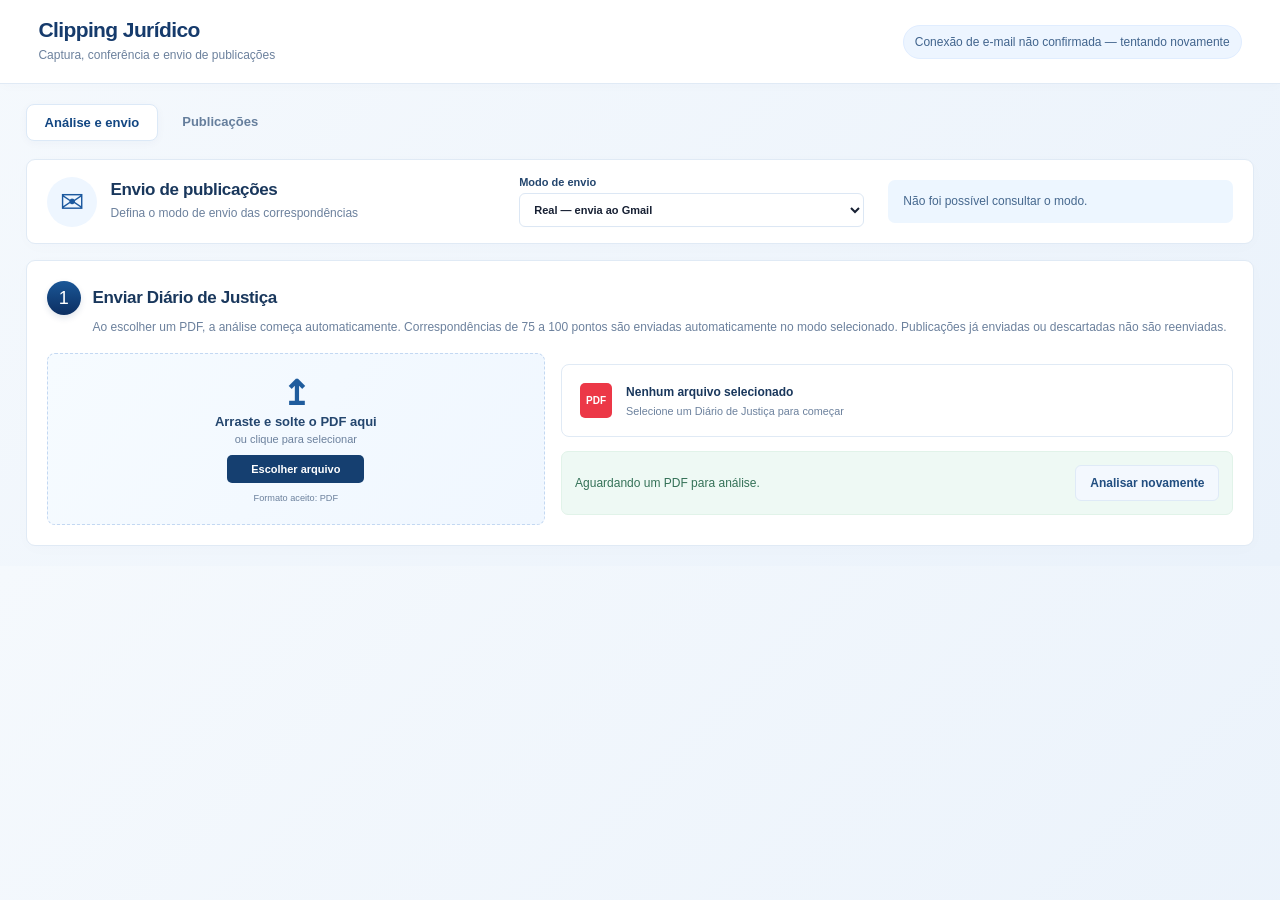
==== frontend/index.html @ 1a62188f "Adiciona sistema de clipping e reconhecimento do DOM SC" ====
<!doctype html>
<html lang="pt-BR"><head><meta charset="utf-8"><meta name="viewport" content="width=device-width,initial-scale=1">
<title>Clipping Jurídico</title><link rel="stylesheet" href="style.css"><link rel="stylesheet" href="enhancements.css"><link rel="stylesheet" href="visual.css"></head>
<body><header><div><h1>Clipping Jurídico</h1><p>Captura, conferência e envio de publicações</p></div><span id="smtpBadge">Verificando envio…</span></header>
<main>
<nav class="screen-nav" aria-label="Navegação principal"><a href="#analise" id="navAnalise">Análise e envio</a><a href="#publicacoes" id="navPublicacoes">Publicações</a></nav>
<div id="telaAnalise">
<section class="card mode-card"><div class="mode-heading"><span class="mail-icon" aria-hidden="true">✉</span><div><h2>Envio de publicações</h2><p>Defina o modo de envio das correspondências</p></div></div><label>Modo de envio<select id="modoEnvio"><option value="real">Real — envia ao Gmail</option><option value="teste">Teste — não envia ao Gmail</option></select></label><p id="avisoModo">Carregando configuração…</p></section><section class="card upload"><h2 class="step-title"><span>1</span> Enviar Diário de Justiça</h2>
<p>Ao escolher um PDF, a análise começa automaticamente. Correspondências de 75 a 100 pontos são enviadas automaticamente no modo selecionado. Publicações já enviadas ou descartadas não são reenviadas.</p>
<form id="form" class="upload-layout"><label id="dropArea" class="drop-area"><span class="upload-icon" aria-hidden="true">↥</span><strong>Arraste e solte o PDF aqui</strong><span>ou clique para selecionar</span><span class="choose-file">Escolher arquivo</span><small>Formato aceito: PDF</small><input id="pdf" type="file" accept="application/pdf,.pdf" required aria-label="Escolher PDF"></label><div class="upload-info"><div class="selected-file"><span class="pdf-icon">PDF</span><div><strong id="nomeArquivoVisual">Nenhum arquivo selecionado</strong><small id="detalheArquivoVisual">Selecione um Diário de Justiça para começar</small></div></div><div class="analysis-state"><div id="status" role="status">Aguardando um PDF para análise.</div><button id="analisarPDF" class="secondary">Analisar novamente</button></div></div></form></section>
<section id="result" class="hidden"><div class="review-heading"><h2 class="step-title"><span>2</span> Conteúdo para o cliente</h2><p>Revise e ajuste as informações antes do envio.</p></div>
<div class="stats"><div><small>Arquivo</small><b id="arquivo">-</b></div><div><small>Páginas</small><b id="paginas">0</b></div><div><small>Publicações</small><b id="publicacoes">0</b></div></div>
<div class="workspace">
<aside class="panel"><div class="panel-title"><div><small>BASE DE MONITORAMENTO</small><h2>Clientes</h2></div><button id="novoCliente" class="icon">+</button></div><input id="buscaCliente" placeholder="Buscar cliente"><button id="todosClientes" class="secondary all-clients hidden">Mostrar todas as publicações capturadas</button><div id="clientes" class="client-list"></div><form id="clienteForm" class="client-form hidden"><input id="clienteId" type="hidden"><label>Tipo<select id="clienteTipo"><option>Pessoa</option><option>Empresa</option><option>Advogado</option><option>Processo</option><option>Termo</option></select></label><label>Nome / descrição<input id="clienteNome" required></label><label>E-mail para envio<input id="clienteEmail" type="email" placeholder="Usa o destinatário padrão se ficar vazio"></label><label>CPF, CNPJ ou OAB<input id="clienteIdentificador" placeholder="Identificador exato"></label><label>Processos conhecidos<textarea id="clienteProcessos" placeholder="Um número por linha"></textarea></label><label>Variações de nome<textarea id="clienteVariantes" placeholder="Separadas por vírgula"></textarea></label><label>Outros termos<textarea id="clienteTermos" placeholder="Palavras-chave separadas por vírgula"></textarea></label><div><button type="submit">Salvar e localizar</button><button type="button" id="cancelarCliente" class="secondary">Cancelar</button></div></form></aside>
<section class="panel content"><div class="panel-title"><div><small>CONFERÊNCIA</small><h2>Dados da publicação</h2></div><span id="matchBadge" class="pill">Selecione uma publicação</span></div><div id="empty" class="empty">Selecione uma publicação na lista à direita.</div><div id="editor" class="hidden"><div class="grid"><label>Cliente<select id="destCliente"></select></label><label>Destinatário<input id="destEmail" type="email"></label><label class="wide">Cabeçalho / origem<textarea id="cabecalho" rows="4"></textarea></label><label>Assunto<input id="assunto"></label><label>Processo<input id="processo"></label><label>Comarca<input id="comarca"></label><label>Vara / unidade<input id="vara"></label><label>Tipo<input id="tipo"></label><label>Página<input id="pagina"></label></div><label>Conteúdo<div class="publication-highlight"><div id="conteudoDestaques" aria-hidden="true"></div><textarea id="conteudo" class="publication" spellcheck="false"></textarea></div></label><label class="confirm"><input id="confirmado" type="checkbox"> Conferi o cliente, o processo e o conteúdo acima</label><div class="sendbar"><button id="enviar" disabled>Enviar por e-mail</button><button id="baixarPublicacao" class="secondary">Baixar publicação TXT</button><button id="rascunho" class="secondary">Baixar rascunho</button><span id="sendStatus"></span></div></div></section>
<aside class="panel"><div class="panel-title"><div><small>PUBLICAÇÕES</small><h2 id="queueTitle">Reconhecidas</h2></div></div><input id="filtro" placeholder="Buscar processo, parte, advogado..."><div id="publicacoesLista" class="publication-list"></div></aside>
</div><div class="actions"><button id="csv" class="secondary">Exportar CSV</button><button id="json" class="secondary">Exportar JSON</button></div>
</section></div><div id="telaPublicacoes" class="hidden"><section class="card"><h2>Publicações</h2><p>Consulte as publicações de teste e os envios reais. Selecione um registro para ler o conteúdo.</p><label>Buscar publicação<input id="buscaHistorico" type="search" placeholder="Processo, assunto, cliente ou destinatário"></label><label>Filtrar<select id="filtroModo"><option value="">Todos</option><option value="teste">Teste</option><option value="real">Real</option></select></label><button id="atualizarHistorico" class="secondary">Atualizar histórico</button><p id="erroHistorico"></p><div id="historicoEnvios" style="overflow:auto"></div></section><section id="leituraPublicacao" class="card hidden"><div class="reading-title"><h2 id="tituloLeitura">Publicação integral</h2><button id="fecharLeitura" class="secondary">Fechar leitura</button></div><iframe id="previewPublicacao" title="Conteúdo integral da publicação" sandbox="" referrerpolicy="no-referrer"></iframe></section></div></main><script src="app.js"></script></body></html>
---- frontend/style.css ----
:root{--navy:#14213d;--blue:#2563eb;--line:#dce3ec;--muted:#64748b;--bg:#eef2f7;--green:#16803c;--amber:#a15c00}*{box-sizing:border-box}body{margin:0;background:var(--bg);color:#172033;font-family:Inter,Segoe UI,Arial,sans-serif}header{background:var(--navy);color:#fff;padding:20px 3%;display:flex;align-items:center;justify-content:space-between}header h1{margin:0 0 4px;font-size:23px}header p{margin:0;color:#b9c6d8}#smtpBadge{font-size:12px;border:1px solid #ffffff40;border-radius:20px;padding:7px 11px}main{width:96%;max-width:1800px;margin:20px auto}.card,.panel,.stats div{background:#fff;border:1px solid var(--line);border-radius:10px;box-shadow:0 2px 9px #1e293b0a}.card{padding:20px;margin-bottom:18px}.upload h2{margin-top:0}button{background:var(--navy);color:#fff;border:0;border-radius:7px;padding:10px 14px;font-weight:650;cursor:pointer}button:hover{filter:brightness(1.12)}button:disabled{opacity:.45;cursor:not-allowed}.secondary{background:#e8edf4;color:#24324a}.icon{font-size:21px;padding:3px 11px}input,select,textarea{width:100%;padding:10px;border:1px solid #cbd5e1;border-radius:7px;background:#fff;color:#172033}textarea{resize:vertical}label{display:flex;flex-direction:column;gap:6px;font-size:12px;font-weight:650}label small{font-weight:400;color:var(--muted)}#pdf{width:min(650px,100%)}#status{margin-top:12px;color:var(--muted)}.hidden{display:none!important}.stats{display:flex;gap:10px;margin-bottom:12px}.stats div{padding:10px 14px;min-width:150px}.stats small,.stats b{display:block}.stats small{color:var(--muted);font-size:10px;margin-bottom:3px}.workspace{display:grid;grid-template-columns:260px minmax(420px,1fr) 350px;gap:12px;min-height:650px}.panel{padding:14px;min-width:0}.panel-title{display:flex;align-items:center;justify-content:space-between;margin-bottom:12px}.panel-title h2{font-size:17px;margin:2px 0}.panel-title small{font-size:9px;color:var(--muted);font-weight:750;letter-spacing:.08em}.client-list,.publication-list{display:flex;flex-direction:column;gap:7px;margin-top:10px;max-height:570px;overflow:auto}.client,.publication-item{background:#fff;color:#172033;border:1px solid var(--line);text-align:left;padding:10px;width:100%}.client small,.client b,.publication-item>*{display:block}.client small,.publication-item small{color:var(--muted);margin-top:3px}.client-form{border-top:1px solid var(--line);margin-top:12px;padding-top:12px;display:flex;flex-direction:column;gap:10px}.client-form>div{display:flex;gap:7px}.content{padding:18px}.pill,.match{font-size:10px;border-radius:20px;padding:5px 8px;background:#edf2f7;color:var(--muted)}.pill.success,.match.ok{background:#e5f6ea;color:var(--green)}.pill.warning,.match.warn{background:#fff3d6;color:var(--amber)}.publication-item.active{border-color:var(--blue);box-shadow:0 0 0 2px #2563eb20}.publication-item b{margin-top:8px}.publication-item p{font-size:11px;color:#475569;white-space:nowrap;overflow:hidden;text-overflow:ellipsis;margin:7px 0 0}.grid{display:grid;grid-template-columns:1fr 1fr;gap:12px;margin-bottom:12px}.publication{height:280px;line-height:1.5}.confirm{flex-direction:row;align-items:center;background:#f4f7fb;padding:12px;border-radius:8px;margin-top:12px;font-size:13px}.confirm input{width:auto}.sendbar{display:flex;align-items:center;gap:10px;margin-top:12px}.sendbar span{font-size:12px;color:var(--muted)}.empty{text-align:center;color:var(--muted);padding:80px 15px}.empty.small{padding:20px 5px}.actions{display:flex;justify-content:flex-end;gap:8px;margin-top:12px}@media(max-width:1100px){.workspace{grid-template-columns:230px 1fr}.workspace>aside:last-child{grid-column:1/-1}.publication-list{max-height:320px}}@media(max-width:700px){.workspace{display:flex;flex-direction:column}.grid{grid-template-columns:1fr}.stats{overflow:auto}header{align-items:flex-start;gap:10px}.publication{height:220px}}

.publication-highlight{position:relative;background:#fff;border-radius:7px;overflow:hidden}
.publication-highlight #conteudo,.publication-highlight #conteudoDestaques{font:13px/1.5 monospace;letter-spacing:normal;tab-size:8;padding:10px;white-space:pre-wrap;overflow-wrap:break-word;word-break:normal;text-align:left}
#conteudoDestaques{position:absolute;top:1px;left:1px;overflow:hidden;pointer-events:none;color:transparent}
.publication-highlight #conteudo{position:relative;display:block;background:transparent;margin:0}
#conteudoDestaques mark{background:#ffeb3b;color:transparent;border-radius:2px}
---- frontend/enhancements.css ----
.client.active{border-color:var(--blue);background:#eff6ff}
.client-row{position:relative}
.client-row .edit-client{position:absolute;right:5px;top:5px;padding:4px 7px;background:#e8edf4;color:#24324a;font-size:11px}
.client .count{color:var(--green);font-weight:700}
.all-clients{width:100%;margin-top:8px;font-size:11px}
.grid .wide{grid-column:1/-1}
.publication-item .origin{color:#315b8a;background:#eef5ff;padding:5px 7px;border-radius:5px;white-space:normal;line-height:1.3}
.match-reasons{background:#f5f8fc;border:1px solid #dbe6f3;border-radius:7px;padding:10px 12px;margin-bottom:12px;color:#334e68;font-size:12px;line-height:1.5}
.confidence{font-weight:800}.confidence.strong{color:#16803c}.confidence.review{color:#a15c00}.confidence.possible{color:#b54708}

#cabecalho{font:inherit;line-height:1.5;min-height:100px}.sendbar{flex-wrap:wrap}.publication-item .origin{white-space:pre-line}

.screen-nav{display:flex;gap:8px;margin-bottom:20px;border-bottom:1px solid #dce3ec;padding-bottom:12px}.screen-nav a{display:block;padding:12px 20px;border-radius:8px;text-decoration:none;color:#24324a;background:#e8edf4;font-weight:650}.screen-nav a.active{background:#14213d;color:white}.screen-nav a:focus-visible{outline:3px solid #2563eb;outline-offset:3px}.reading-title{display:flex;justify-content:space-between;align-items:center;gap:16px}.reading-title h2{overflow-wrap:anywhere}#previewPublicacao{width:100%;height:75vh;min-height:420px;border:1px solid #dce3ec;border-radius:8px;background:white}#buscaHistorico{margin-bottom:14px}#telaPublicacoes #filtroModo{max-width:300px;margin-bottom:12px}@media(max-width:700px){.screen-nav a{flex:1;text-align:center;padding:12px}.reading-title{align-items:flex-start;flex-direction:column}}
---- frontend/visual.css ----
:root{--navy:#103b70;--blue:#2479db;--line:#e0eaf5;--muted:#6c819d;--bg:#f0f6fc;--green:#22815a}
body{background:linear-gradient(135deg,#f5f9fd,#eaf2fb);font-family:'Segoe UI',Arial,sans-serif;font-size:13px;color:#19375c}
header{background:#fff;color:#163b6c;padding:18px 3%;border-bottom:1px solid var(--line);box-shadow:0 2px 12px #17386105}
header h1{font-size:21px;letter-spacing:-.6px}header p{color:var(--muted);font-size:12px}#smtpBadge{color:#41648d;background:#edf5ff;border-color:#e0edff;max-width:440px;line-height:1.5}
main{max-width:1540px;margin:20px auto;width:96%}.screen-nav{border:0;margin-bottom:18px;padding:0;gap:6px}.screen-nav a{background:transparent;color:#657e9c;font-size:13px;padding:10px 18px}.screen-nav a.active{background:white;color:#124682;box-shadow:0 2px 10px #17446b09;border:1px solid #dce9f7}
.card,.panel{border:1px solid var(--line);border-radius:9px;box-shadow:0 3px 18px #24466f04}.card{padding:20px;margin-bottom:16px}h2{font-size:17px;letter-spacing:-.35px}p{color:var(--muted);line-height:1.6}.mode-card{display:grid;grid-template-columns:1.3fr 1fr 1fr;align-items:center;gap:24px;padding:16px 20px}.mode-heading{display:flex;align-items:center;gap:14px}.mode-heading h2{margin:0 0 4px}.mode-heading p{margin:0;font-size:12px}.mail-icon{display:grid;place-items:center;background:#eef6ff;color:#1c599f;font-size:29px;width:50px;height:50px;border-radius:50%;flex-shrink:0}#avisoModo{background:#edf6ff;padding:12px 15px;border-radius:7px;font-size:12px;margin:0;color:#46688e!important}
input,select,textarea{border:1px solid #dce7f4;border-radius:6px;padding:9px 10px;font:inherit;box-shadow:0 1px 3px #17386102}input:focus,select:focus,textarea:focus{outline:2px solid #b9d9fc;outline-offset:1px}label{font-size:11px;color:#24466e;gap:5px}button{border-radius:6px;font-size:12px;padding:10px 14px;background:linear-gradient(#19518d,#10365f)}button.secondary{background:#f3f8fe;border:1px solid #dfeaf7;color:#214e80}.step-title{display:flex;align-items:center;gap:12px;margin:0}.step-title>span{border-radius:50%;width:34px;height:34px;display:grid;place-items:center;background:linear-gradient(#1a5797,#0c2e61);color:white;box-shadow:0 3px 6px #15386620;font-size:18px;font-weight:500}.upload>p{margin:3px 0 16px 46px;font-size:12px}.upload-layout{display:grid;grid-template-columns:42% 1fr;gap:16px}.drop-area{border:1px dashed #c3d8f2;background:linear-gradient(125deg,#f6fbff,#f0f7ff);border-radius:8px;min-height:172px;display:flex;align-items:center;justify-content:center;position:relative;gap:4px;cursor:pointer;padding:16px;text-align:center}.drop-area strong{font-size:13px}.drop-area>span:not(.upload-icon):not(.choose-file),.drop-area small{color:var(--muted);font-weight:400}.upload-icon{font-size:34px;color:#1f5c9d;line-height:1}.choose-file{display:block;background:#153f70;color:white;padding:8px 24px;border-radius:5px;margin:6px 0;font-size:11px}.drop-area #pdf{position:absolute;inset:0;opacity:0;width:100%;height:100%;cursor:pointer}.drop-area:focus-within,.drop-area.dragging{outline:2px solid #3489e9;background:#e6f2ff}.upload-info{display:flex;flex-direction:column;gap:14px;justify-content:center;min-width:0}.selected-file{display:flex;align-items:center;gap:14px;border:1px solid var(--line);border-radius:8px;padding:18px}.selected-file strong{font-size:12px;overflow-wrap:anywhere}.selected-file small{display:block;color:var(--muted);margin-top:6px}.pdf-icon{background:#ec3847;color:white;border-radius:5px;padding:12px 6px;font-size:10px;font-weight:700}.analysis-state{display:flex;align-items:center;gap:12px;justify-content:space-between;background:#eef9f4;border:1px solid #e1f3e9;border-radius:7px;padding:13px}#status{font-size:12px;color:#347157;margin:0;line-height:1.5}.analysis-state button{flex-shrink:0}
#result{background:#fff;padding:20px;border:1px solid var(--line);border-radius:9px}.review-heading>p{margin:3px 0 16px 46px;font-size:12px}.stats{gap:8px}.stats div{box-shadow:none;border:0;background:#f5f9fe;padding:9px 12px;min-width:95px}.stats div:first-child{flex:1;min-width:0;overflow-wrap:anywhere}.stats b{font-size:12px}.workspace{grid-template-columns:220px minmax(340px,1fr) 260px;gap:12px;min-height:420px}.panel{box-shadow:none;padding:12px}.panel-title h2{font-size:14px}.panel-title small{font-size:8px}.panel-title{gap:8px}.content{padding:14px}.client,.publication-item{border-radius:6px;padding:11px;background:#fff}.client{padding-right:42px}.client b{font-size:12px}.client small{font-size:10px}.client.active{border-left:3px solid #268bfb;background:#edf6ff}.client-row .edit-client{font-size:9px;padding:4px}.publication-item.active{background:#f4faff;border:1px solid #9fc9ff;border-left:3px solid #268bfb;box-shadow:none}.publication-item b{font-size:12px;overflow-wrap:anywhere}.publication-item .origin{background:transparent;padding:0;font-size:10px;color:#6b819b}.match{border-radius:5px;line-height:1.5;padding:5px;font-size:10px}.grid{gap:9px}.grid label{min-width:0}#cabecalho{min-height:64px;font-size:12px}.publication{height:270px;font-size:12px;line-height:1.6}.confirm{background:#eff7ff;font-size:11px;padding:10px}.match-reasons{font-size:10px;background:#f7faff;color:#72839b;border-color:#e9f0f8}.sendbar{gap:7px}.sendbar button{font-size:11px;padding:9px 10px}.pill{font-size:9px;max-width:150px}.empty{padding:60px 15px;line-height:1.8;color:#7890ad}.empty.small{padding:20px 8px}.actions{margin-top:15px}#historicoEnvios table{border-collapse:collapse;font-size:12px}#historicoEnvios th{background:#f4f8fd;color:#65809e;font-size:11px;padding:13px;text-transform:uppercase;letter-spacing:.3px}#historicoEnvios td{padding:14px 13px;border-bottom:1px solid #e8eff8}#historicoEnvios tr:hover td{background:#f8fbff}#historicoEnvios small{color:#758ba7}
@media(min-width:1450px){.workspace{grid-template-columns:250px minmax(400px,1fr) 310px}}
@media(max-width:1100px){.mode-card{grid-template-columns:1fr 1fr}.mode-card #avisoModo{grid-column:1/-1}.workspace{grid-template-columns:190px minmax(300px,1fr)}.workspace>aside:last-child{grid-column:1/-1}.publication-list{display:grid;grid-template-columns:repeat(2,minmax(0,1fr));max-height:340px}.analysis-state{flex-wrap:wrap}}
@media(max-width:700px){header{gap:12px;flex-wrap:wrap}#smtpBadge{max-width:100%}.mode-card,.upload-layout{grid-template-columns:1fr}.mode-card #avisoModo{grid-column:auto}.card,#result{padding:14px}.workspace{display:flex;flex-direction:column}.publication-list{display:flex}.grid{grid-template-columns:1fr}.stats{flex-wrap:wrap}.step-title{font-size:16px}.upload>p,.review-heading>p{margin-left:0}.drop-area{min-height:155px}}

.publication-row{border:1px solid #dce3ec;border-radius:8px;overflow:hidden;flex-shrink:0}.publication-controls{display:flex;justify-content:flex-end;align-items:center;gap:8px;padding:6px 8px;background:#f8fafc}.publication-controls .reject-publication{color:#b91c1c;background:#fee2e2;min-width:34px;min-height:32px;padding:3px 9px;font-size:20px}.publication-row .publication-item{border:0;border-radius:0}.publication-row.is-blocked{border:2px solid #dc2626}.publication-row.is-blocked .publication-item,.publication-row.is-blocked .publication-controls{background:#fff1f2}.publication-row.is-blocked .match{color:#991b1b;background:#fee2e2}.publication-row.is-sent{border:2px solid #16a34a}.delivery-sent{color:#166534;background:#dcfce7;padding:5px 9px;border-radius:5px;font-size:12px;font-weight:700}.review-help{font-size:11px;line-height:1.5;color:#64748b}.reject-publication:focus-visible{outline:3px solid #2563eb;outline-offset:2px}

/* Indicadores circulares, conforme a referência da lista de publicações. */
.publication-controls{gap:6px;padding:5px 8px;min-height:32px}
.publication-controls .publication-check,.publication-controls .reject-publication{display:inline-flex;align-items:center;justify-content:center;flex:0 0 22px;width:22px;height:22px;min-width:22px;min-height:22px;padding:0;border:0;border-radius:50%;color:#fff;font-family:Arial,sans-serif;font-size:17px;font-weight:700;line-height:1;box-shadow:none}
.publication-controls .publication-check{background:#61c83b}
.publication-controls .publication-check.pending{background:#c4d8b9;color:#fff}
.publication-controls .reject-publication{background:#ed514a;font-size:23px}
.publication-controls .reject-publication:hover:not(:disabled){background:#d92f29;filter:none}
.publication-controls .reject-publication[aria-pressed="true"]{background:#d92f29;outline:2px solid #9f1f1b;outline-offset:2px}
.publication-controls .reject-publication:disabled{opacity:.45}
.publication-row.is-blocked .publication-item,.publication-row.is-blocked .publication-controls{background:#ffb3b3}
.publication-row.is-blocked .publication-item.active{background:#ffb3b3;border-color:#dc2626}
.publication-row.is-blocked .match{background:#ff8888;color:#761c1c}

.match.score-green,.pill.score-green,.confidence.score-green{background:#dcfce7;color:#166534}
.match.score-orange,.pill.score-orange,.confidence.score-orange{background:#ffedd5;color:#9a3412}
.match.score-red,.pill.score-red,.confidence.score-red{background:#fee2e2;color:#991b1b}
.confidence[class*="score-"]{display:inline-block;padding:4px 7px;border-radius:5px}
.publication-row.is-blocked .match{background:#ff8888;color:#761c1c}
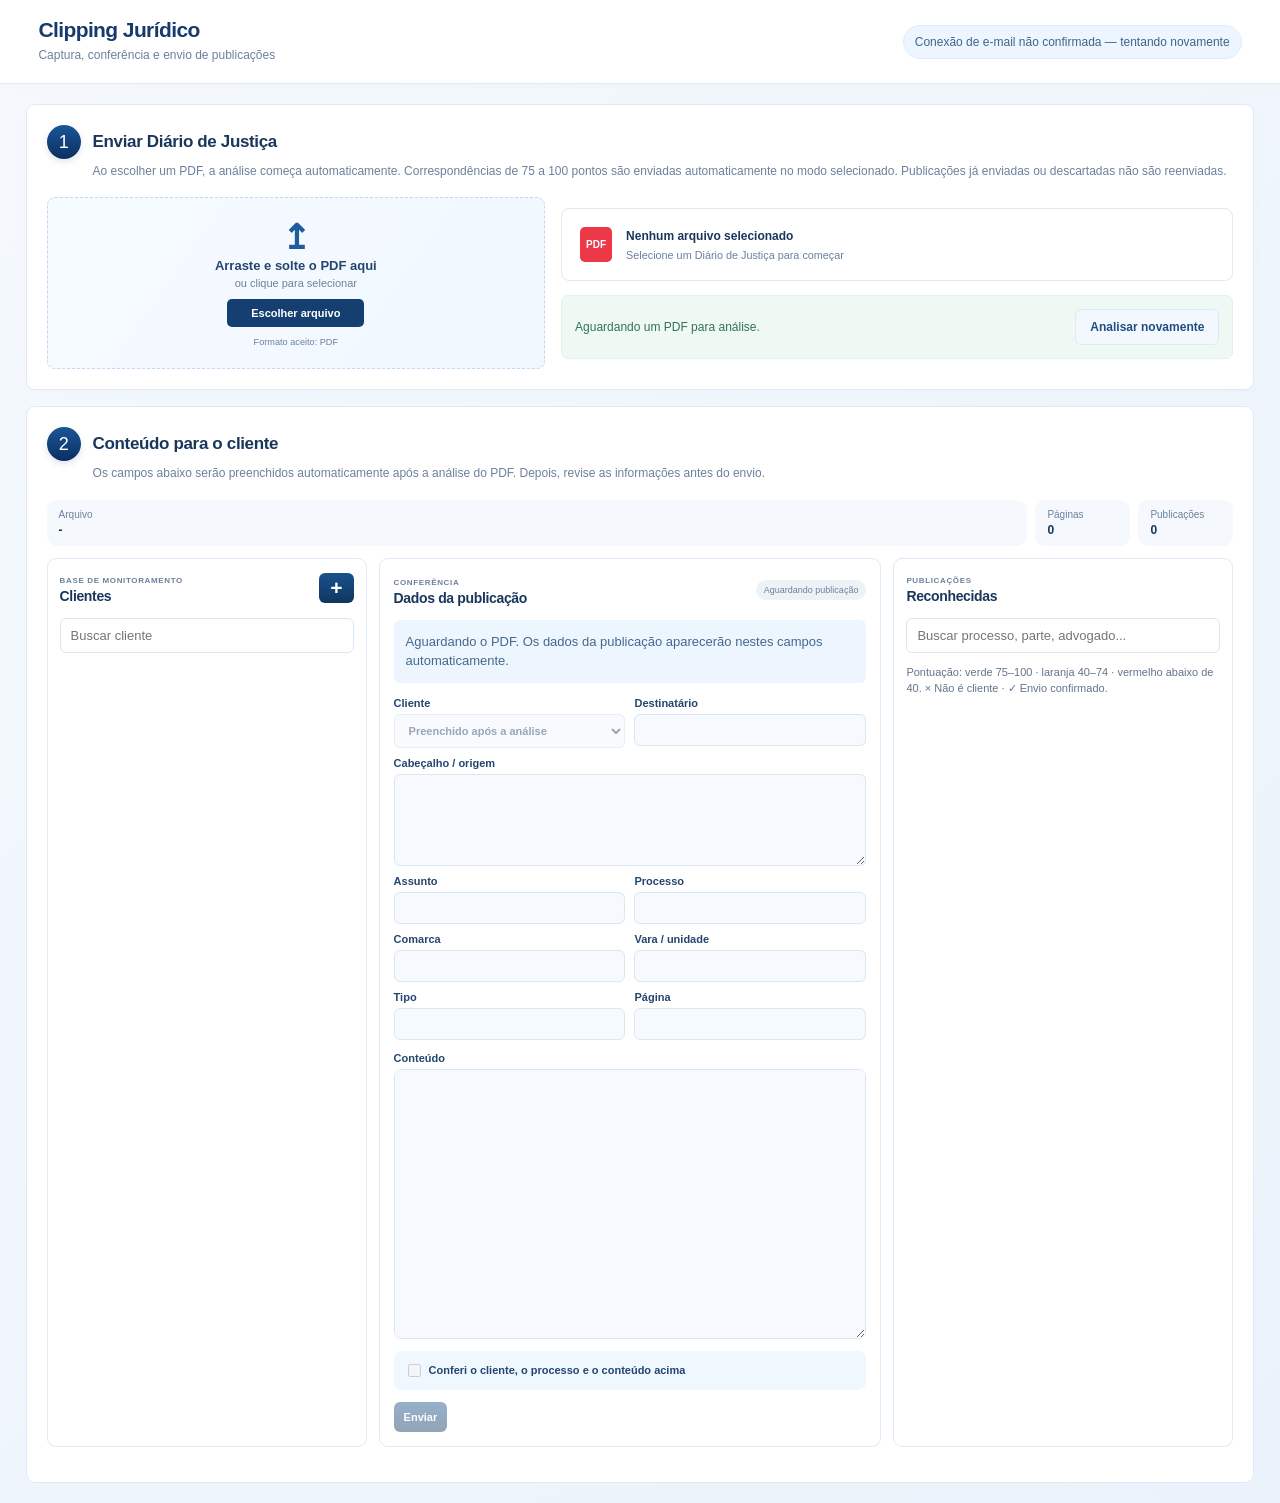
==== commit cb18b5ba: "Documenta blocos do sistema e atualiza captura de teste e interface" ====
--- a/frontend/index.html
+++ b/frontend/index.html
@@ -2,17 +2,22 @@
 <html lang="pt-BR"><head><meta charset="utf-8"><meta name="viewport" content="width=device-width,initial-scale=1">
 <title>Clipping Jurídico</title><link rel="stylesheet" href="style.css"><link rel="stylesheet" href="enhancements.css"><link rel="stylesheet" href="visual.css"></head>
 <body><header><div><h1>Clipping Jurídico</h1><p>Captura, conferência e envio de publicações</p></div><span id="smtpBadge">Verificando envio…</span></header>
+<!-- Área principal: importação, conferência e histórico. -->
 <main>
-<nav class="screen-nav" aria-label="Navegação principal"><a href="#analise" id="navAnalise">Análise e envio</a><a href="#publicacoes" id="navPublicacoes">Publicações</a></nav>
+<nav class="screen-nav hidden" aria-label="Navegação principal"><a href="#analise" id="navAnalise">Análise e envio</a><a href="#publicacoes" id="navPublicacoes">Publicações</a></nav>
+<!-- Importação do diário e seleção das publicações. -->
 <div id="telaAnalise">
-<section class="card mode-card"><div class="mode-heading"><span class="mail-icon" aria-hidden="true">✉</span><div><h2>Envio de publicações</h2><p>Defina o modo de envio das correspondências</p></div></div><label>Modo de envio<select id="modoEnvio"><option value="real">Real — envia ao Gmail</option><option value="teste">Teste — não envia ao Gmail</option></select></label><p id="avisoModo">Carregando configuração…</p></section><section class="card upload"><h2 class="step-title"><span>1</span> Enviar Diário de Justiça</h2>
+<section class="card mode-card hidden"><div class="mode-heading"><span class="mail-icon" aria-hidden="true">✉</span><div><h2>Envio de publicações</h2><p>Defina o modo de envio das correspondências</p></div></div><label>Modo de envio<select id="modoEnvio"><option value="real">Real — envia ao Gmail</option><option value="teste">Teste — não envia ao Gmail</option></select></label><p id="avisoModo">Carregando configuração…</p></section><section class="card upload"><h2 class="step-title"><span>1</span> Enviar Diário de Justiça</h2>
 <p>Ao escolher um PDF, a análise começa automaticamente. Correspondências de 75 a 100 pontos são enviadas automaticamente no modo selecionado. Publicações já enviadas ou descartadas não são reenviadas.</p>
 <form id="form" class="upload-layout"><label id="dropArea" class="drop-area"><span class="upload-icon" aria-hidden="true">↥</span><strong>Arraste e solte o PDF aqui</strong><span>ou clique para selecionar</span><span class="choose-file">Escolher arquivo</span><small>Formato aceito: PDF</small><input id="pdf" type="file" accept="application/pdf,.pdf" required aria-label="Escolher PDF"></label><div class="upload-info"><div class="selected-file"><span class="pdf-icon">PDF</span><div><strong id="nomeArquivoVisual">Nenhum arquivo selecionado</strong><small id="detalheArquivoVisual">Selecione um Diário de Justiça para começar</small></div></div><div class="analysis-state"><div id="status" role="status">Aguardando um PDF para análise.</div><button id="analisarPDF" class="secondary">Analisar novamente</button></div></div></form></section>
-<section id="result" class="hidden"><div class="review-heading"><h2 class="step-title"><span>2</span> Conteúdo para o cliente</h2><p>Revise e ajuste as informações antes do envio.</p></div>
+<!-- Resultados da análise e editor de revisão. -->
+<section id="result"><div class="review-heading"><h2 class="step-title"><span>2</span> Conteúdo para o cliente</h2><p>Os campos abaixo serão preenchidos automaticamente após a análise do PDF. Depois, revise as informações antes do envio.</p></div>
 <div class="stats"><div><small>Arquivo</small><b id="arquivo">-</b></div><div><small>Páginas</small><b id="paginas">0</b></div><div><small>Publicações</small><b id="publicacoes">0</b></div></div>
 <div class="workspace">
-<aside class="panel"><div class="panel-title"><div><small>BASE DE MONITORAMENTO</small><h2>Clientes</h2></div><button id="novoCliente" class="icon">+</button></div><input id="buscaCliente" placeholder="Buscar cliente"><button id="todosClientes" class="secondary all-clients hidden">Mostrar todas as publicações capturadas</button><div id="clientes" class="client-list"></div><form id="clienteForm" class="client-form hidden"><input id="clienteId" type="hidden"><label>Tipo<select id="clienteTipo"><option>Pessoa</option><option>Empresa</option><option>Advogado</option><option>Processo</option><option>Termo</option></select></label><label>Nome / descrição<input id="clienteNome" required></label><label>E-mail para envio<input id="clienteEmail" type="email" placeholder="Usa o destinatário padrão se ficar vazio"></label><label>CPF, CNPJ ou OAB<input id="clienteIdentificador" placeholder="Identificador exato"></label><label>Processos conhecidos<textarea id="clienteProcessos" placeholder="Um número por linha"></textarea></label><label>Variações de nome<textarea id="clienteVariantes" placeholder="Separadas por vírgula"></textarea></label><label>Outros termos<textarea id="clienteTermos" placeholder="Palavras-chave separadas por vírgula"></textarea></label><div><button type="submit">Salvar e localizar</button><button type="button" id="cancelarCliente" class="secondary">Cancelar</button></div></form></aside>
-<section class="panel content"><div class="panel-title"><div><small>CONFERÊNCIA</small><h2>Dados da publicação</h2></div><span id="matchBadge" class="pill">Selecione uma publicação</span></div><div id="empty" class="empty">Selecione uma publicação na lista à direita.</div><div id="editor" class="hidden"><div class="grid"><label>Cliente<select id="destCliente"></select></label><label>Destinatário<input id="destEmail" type="email"></label><label class="wide">Cabeçalho / origem<textarea id="cabecalho" rows="4"></textarea></label><label>Assunto<input id="assunto"></label><label>Processo<input id="processo"></label><label>Comarca<input id="comarca"></label><label>Vara / unidade<input id="vara"></label><label>Tipo<input id="tipo"></label><label>Página<input id="pagina"></label></div><label>Conteúdo<div class="publication-highlight"><div id="conteudoDestaques" aria-hidden="true"></div><textarea id="conteudo" class="publication" spellcheck="false"></textarea></div></label><label class="confirm"><input id="confirmado" type="checkbox"> Conferi o cliente, o processo e o conteúdo acima</label><div class="sendbar"><button id="enviar" disabled>Enviar por e-mail</button><button id="baixarPublicacao" class="secondary">Baixar publicação TXT</button><button id="rascunho" class="secondary">Baixar rascunho</button><span id="sendStatus"></span></div></div></section>
+<aside class="panel monitoring-panel"><div class="panel-title"><div><small>BASE DE MONITORAMENTO</small><h2>Clientes</h2></div><button id="novoCliente" class="icon">+</button></div><input id="buscaCliente" placeholder="Buscar cliente"><button id="todosClientes" class="secondary all-clients hidden">Mostrar todas as publicações capturadas</button><div id="clientes" class="client-list"></div><form id="clienteForm" class="client-form hidden"><input id="clienteId" type="hidden"><label>Tipo<select id="clienteTipo"><option>Pessoa</option><option>Empresa</option><option>Advogado</option><option>Processo</option><option>Termo</option></select></label><label>Nome / descrição<input id="clienteNome" required></label><label>E-mail para envio<input id="clienteEmail" type="email" placeholder="Usa o destinatário padrão se ficar vazio"></label><label>CPF, CNPJ ou OAB<input id="clienteIdentificador" placeholder="Identificador exato"></label><label>Processos conhecidos<textarea id="clienteProcessos" placeholder="Um número por linha"></textarea></label><label>Variações de nome<textarea id="clienteVariantes" placeholder="Separadas por vírgula"></textarea></label><label>Outros termos<textarea id="clienteTermos" placeholder="Palavras-chave separadas por vírgula"></textarea></label><div><button type="submit">Salvar e localizar</button><button type="button" id="cancelarCliente" class="secondary">Cancelar</button></div></form></aside>
+<section class="panel content"><div class="panel-title"><div><small>CONFERÊNCIA</small><h2>Dados da publicação</h2></div><span id="matchBadge" class="pill">Selecione uma publicação</span></div><div id="empty" class="awaiting-publication">Aguardando o PDF. Os dados da publicação aparecerão nestes campos automaticamente.</div><fieldset id="editor" disabled><div class="grid"><label>Cliente<select id="destCliente"></select></label><label>Destinatário<input id="destEmail" type="email"></label><label class="wide">Cabeçalho / origem<textarea id="cabecalho" rows="4"></textarea></label><label>Assunto<input id="assunto"></label><label>Processo<input id="processo"></label><label>Comarca<input id="comarca"></label><label>Vara / unidade<input id="vara"></label><label>Tipo<input id="tipo"></label><label>Página<input id="pagina"></label></div><label>Conteúdo<div class="publication-highlight"><div id="conteudoDestaques" aria-hidden="true"></div><textarea id="conteudo" class="publication" spellcheck="false"></textarea></div></label><label class="confirm"><input id="confirmado" type="checkbox"> Conferi o cliente, o processo e o conteúdo acima</label><div class="sendbar"><button id="enviar" disabled>Enviar</button><button id="baixarPublicacao" class="secondary hidden">Baixar publicação TXT</button><button id="rascunho" class="secondary hidden">Baixar rascunho</button><span id="sendStatus"></span></div></fieldset></section>
 <aside class="panel"><div class="panel-title"><div><small>PUBLICAÇÕES</small><h2 id="queueTitle">Reconhecidas</h2></div></div><input id="filtro" placeholder="Buscar processo, parte, advogado..."><div id="publicacoesLista" class="publication-list"></div></aside>
-</div><div class="actions"><button id="csv" class="secondary">Exportar CSV</button><button id="json" class="secondary">Exportar JSON</button></div>
-</section></div><div id="telaPublicacoes" class="hidden"><section class="card"><h2>Publicações</h2><p>Consulte as publicações de teste e os envios reais. Selecione um registro para ler o conteúdo.</p><label>Buscar publicação<input id="buscaHistorico" type="search" placeholder="Processo, assunto, cliente ou destinatário"></label><label>Filtrar<select id="filtroModo"><option value="">Todos</option><option value="teste">Teste</option><option value="real">Real</option></select></label><button id="atualizarHistorico" class="secondary">Atualizar histórico</button><p id="erroHistorico"></p><div id="historicoEnvios" style="overflow:auto"></div></section><section id="leituraPublicacao" class="card hidden"><div class="reading-title"><h2 id="tituloLeitura">Publicação integral</h2><button id="fecharLeitura" class="secondary">Fechar leitura</button></div><iframe id="previewPublicacao" title="Conteúdo integral da publicação" sandbox="" referrerpolicy="no-referrer"></iframe></section></div></main><script src="app.js"></script></body></html>
+</div><div class="actions"><button id="csv" class="secondary hidden">Exportar CSV</button><button id="json" class="secondary hidden">Exportar JSON</button></div>
+</section></div>
+<!-- Histórico e leitura integral dos e-mails. -->
+<div id="telaPublicacoes" class="hidden"><section class="card"><h2>Publicações</h2><p>Consulte as publicações de teste e os envios reais. Selecione um registro para ler o conteúdo.</p><label>Buscar publicação<input id="buscaHistorico" type="search" placeholder="Processo, assunto, cliente ou destinatário"></label><label>Filtrar<select id="filtroModo"><option value="">Todos</option><option value="teste">Teste</option><option value="real">Real</option></select></label><button id="atualizarHistorico" class="secondary">Atualizar histórico</button><p id="erroHistorico"></p><div id="historicoEnvios" style="overflow:auto"></div></section><section id="leituraPublicacao" class="card hidden"><div class="reading-title"><h2 id="tituloLeitura">Publicação integral</h2><button id="fecharLeitura" class="secondary">Fechar leitura</button></div><iframe id="previewPublicacao" title="Conteúdo integral da publicação" sandbox="" referrerpolicy="no-referrer"></iframe></section></div></main><script src="app.js"></script></body></html>
--- a/frontend/visual.css
+++ b/frontend/visual.css
@@ -1,3 +1,4 @@
+/* Paleta e aparência geral da interface. */
 :root{--navy:#103b70;--blue:#2479db;--line:#e0eaf5;--muted:#6c819d;--bg:#f0f6fc;--green:#22815a}
 body{background:linear-gradient(135deg,#f5f9fd,#eaf2fb);font-family:'Segoe UI',Arial,sans-serif;font-size:13px;color:#19375c}
 header{background:#fff;color:#163b6c;padding:18px 3%;border-bottom:1px solid var(--line);box-shadow:0 2px 12px #17386105}
@@ -6,10 +7,12 @@
 .card,.panel{border:1px solid var(--line);border-radius:9px;box-shadow:0 3px 18px #24466f04}.card{padding:20px;margin-bottom:16px}h2{font-size:17px;letter-spacing:-.35px}p{color:var(--muted);line-height:1.6}.mode-card{display:grid;grid-template-columns:1.3fr 1fr 1fr;align-items:center;gap:24px;padding:16px 20px}.mode-heading{display:flex;align-items:center;gap:14px}.mode-heading h2{margin:0 0 4px}.mode-heading p{margin:0;font-size:12px}.mail-icon{display:grid;place-items:center;background:#eef6ff;color:#1c599f;font-size:29px;width:50px;height:50px;border-radius:50%;flex-shrink:0}#avisoModo{background:#edf6ff;padding:12px 15px;border-radius:7px;font-size:12px;margin:0;color:#46688e!important}
 input,select,textarea{border:1px solid #dce7f4;border-radius:6px;padding:9px 10px;font:inherit;box-shadow:0 1px 3px #17386102}input:focus,select:focus,textarea:focus{outline:2px solid #b9d9fc;outline-offset:1px}label{font-size:11px;color:#24466e;gap:5px}button{border-radius:6px;font-size:12px;padding:10px 14px;background:linear-gradient(#19518d,#10365f)}button.secondary{background:#f3f8fe;border:1px solid #dfeaf7;color:#214e80}.step-title{display:flex;align-items:center;gap:12px;margin:0}.step-title>span{border-radius:50%;width:34px;height:34px;display:grid;place-items:center;background:linear-gradient(#1a5797,#0c2e61);color:white;box-shadow:0 3px 6px #15386620;font-size:18px;font-weight:500}.upload>p{margin:3px 0 16px 46px;font-size:12px}.upload-layout{display:grid;grid-template-columns:42% 1fr;gap:16px}.drop-area{border:1px dashed #c3d8f2;background:linear-gradient(125deg,#f6fbff,#f0f7ff);border-radius:8px;min-height:172px;display:flex;align-items:center;justify-content:center;position:relative;gap:4px;cursor:pointer;padding:16px;text-align:center}.drop-area strong{font-size:13px}.drop-area>span:not(.upload-icon):not(.choose-file),.drop-area small{color:var(--muted);font-weight:400}.upload-icon{font-size:34px;color:#1f5c9d;line-height:1}.choose-file{display:block;background:#153f70;color:white;padding:8px 24px;border-radius:5px;margin:6px 0;font-size:11px}.drop-area #pdf{position:absolute;inset:0;opacity:0;width:100%;height:100%;cursor:pointer}.drop-area:focus-within,.drop-area.dragging{outline:2px solid #3489e9;background:#e6f2ff}.upload-info{display:flex;flex-direction:column;gap:14px;justify-content:center;min-width:0}.selected-file{display:flex;align-items:center;gap:14px;border:1px solid var(--line);border-radius:8px;padding:18px}.selected-file strong{font-size:12px;overflow-wrap:anywhere}.selected-file small{display:block;color:var(--muted);margin-top:6px}.pdf-icon{background:#ec3847;color:white;border-radius:5px;padding:12px 6px;font-size:10px;font-weight:700}.analysis-state{display:flex;align-items:center;gap:12px;justify-content:space-between;background:#eef9f4;border:1px solid #e1f3e9;border-radius:7px;padding:13px}#status{font-size:12px;color:#347157;margin:0;line-height:1.5}.analysis-state button{flex-shrink:0}
 #result{background:#fff;padding:20px;border:1px solid var(--line);border-radius:9px}.review-heading>p{margin:3px 0 16px 46px;font-size:12px}.stats{gap:8px}.stats div{box-shadow:none;border:0;background:#f5f9fe;padding:9px 12px;min-width:95px}.stats div:first-child{flex:1;min-width:0;overflow-wrap:anywhere}.stats b{font-size:12px}.workspace{grid-template-columns:220px minmax(340px,1fr) 260px;gap:12px;min-height:420px}.panel{box-shadow:none;padding:12px}.panel-title h2{font-size:14px}.panel-title small{font-size:8px}.panel-title{gap:8px}.content{padding:14px}.client,.publication-item{border-radius:6px;padding:11px;background:#fff}.client{padding-right:42px}.client b{font-size:12px}.client small{font-size:10px}.client.active{border-left:3px solid #268bfb;background:#edf6ff}.client-row .edit-client{font-size:9px;padding:4px}.publication-item.active{background:#f4faff;border:1px solid #9fc9ff;border-left:3px solid #268bfb;box-shadow:none}.publication-item b{font-size:12px;overflow-wrap:anywhere}.publication-item .origin{background:transparent;padding:0;font-size:10px;color:#6b819b}.match{border-radius:5px;line-height:1.5;padding:5px;font-size:10px}.grid{gap:9px}.grid label{min-width:0}#cabecalho{min-height:64px;font-size:12px}.publication{height:270px;font-size:12px;line-height:1.6}.confirm{background:#eff7ff;font-size:11px;padding:10px}.match-reasons{font-size:10px;background:#f7faff;color:#72839b;border-color:#e9f0f8}.sendbar{gap:7px}.sendbar button{font-size:11px;padding:9px 10px}.pill{font-size:9px;max-width:150px}.empty{padding:60px 15px;line-height:1.8;color:#7890ad}.empty.small{padding:20px 8px}.actions{margin-top:15px}#historicoEnvios table{border-collapse:collapse;font-size:12px}#historicoEnvios th{background:#f4f8fd;color:#65809e;font-size:11px;padding:13px;text-transform:uppercase;letter-spacing:.3px}#historicoEnvios td{padding:14px 13px;border-bottom:1px solid #e8eff8}#historicoEnvios tr:hover td{background:#f8fbff}#historicoEnvios small{color:#758ba7}
+/* Ajustes do layout por tamanho de tela. */
 @media(min-width:1450px){.workspace{grid-template-columns:250px minmax(400px,1fr) 310px}}
 @media(max-width:1100px){.mode-card{grid-template-columns:1fr 1fr}.mode-card #avisoModo{grid-column:1/-1}.workspace{grid-template-columns:190px minmax(300px,1fr)}.workspace>aside:last-child{grid-column:1/-1}.publication-list{display:grid;grid-template-columns:repeat(2,minmax(0,1fr));max-height:340px}.analysis-state{flex-wrap:wrap}}
 @media(max-width:700px){header{gap:12px;flex-wrap:wrap}#smtpBadge{max-width:100%}.mode-card,.upload-layout{grid-template-columns:1fr}.mode-card #avisoModo{grid-column:auto}.card,#result{padding:14px}.workspace{display:flex;flex-direction:column}.publication-list{display:flex}.grid{grid-template-columns:1fr}.stats{flex-wrap:wrap}.step-title{font-size:16px}.upload>p,.review-heading>p{margin-left:0}.drop-area{min-height:155px}}
 
+/* Controles de descarte e confirmação na lista de publicações. */
 .publication-row{border:1px solid #dce3ec;border-radius:8px;overflow:hidden;flex-shrink:0}.publication-controls{display:flex;justify-content:flex-end;align-items:center;gap:8px;padding:6px 8px;background:#f8fafc}.publication-controls .reject-publication{color:#b91c1c;background:#fee2e2;min-width:34px;min-height:32px;padding:3px 9px;font-size:20px}.publication-row .publication-item{border:0;border-radius:0}.publication-row.is-blocked{border:2px solid #dc2626}.publication-row.is-blocked .publication-item,.publication-row.is-blocked .publication-controls{background:#fff1f2}.publication-row.is-blocked .match{color:#991b1b;background:#fee2e2}.publication-row.is-sent{border:2px solid #16a34a}.delivery-sent{color:#166534;background:#dcfce7;padding:5px 9px;border-radius:5px;font-size:12px;font-weight:700}.review-help{font-size:11px;line-height:1.5;color:#64748b}.reject-publication:focus-visible{outline:3px solid #2563eb;outline-offset:2px}
 
 /* Indicadores circulares, conforme a referência da lista de publicações. */
@@ -30,3 +33,12 @@
 .match.score-red,.pill.score-red,.confidence.score-red{background:#fee2e2;color:#991b1b}
 .confidence[class*="score-"]{display:inline-block;padding:4px 7px;border-radius:5px}
 .publication-row.is-blocked .match{background:#ff8888;color:#761c1c}
+
+/* Base de clientes ampliada e campos disponíveis antes da importação. */
+.workspace{grid-template-columns:320px minmax(340px,1fr) 340px}
+#editor{border:0;padding:0;margin:0;min-width:0}
+#editor:disabled input,#editor:disabled select,#editor:disabled textarea{background:#f6f9fd;color:#6c819d}
+.awaiting-publication{padding:12px;margin-bottom:14px;background:#edf6ff;border-radius:6px;color:#46688e;line-height:1.5}
+.monitoring-panel .client b,.monitoring-panel .client small{overflow-wrap:anywhere}
+@media(min-width:1450px){.workspace{grid-template-columns:360px minmax(400px,1fr) 380px}}
+@media(min-width:701px) and (max-width:1100px){.workspace{grid-template-columns:300px minmax(0,1fr)}}
